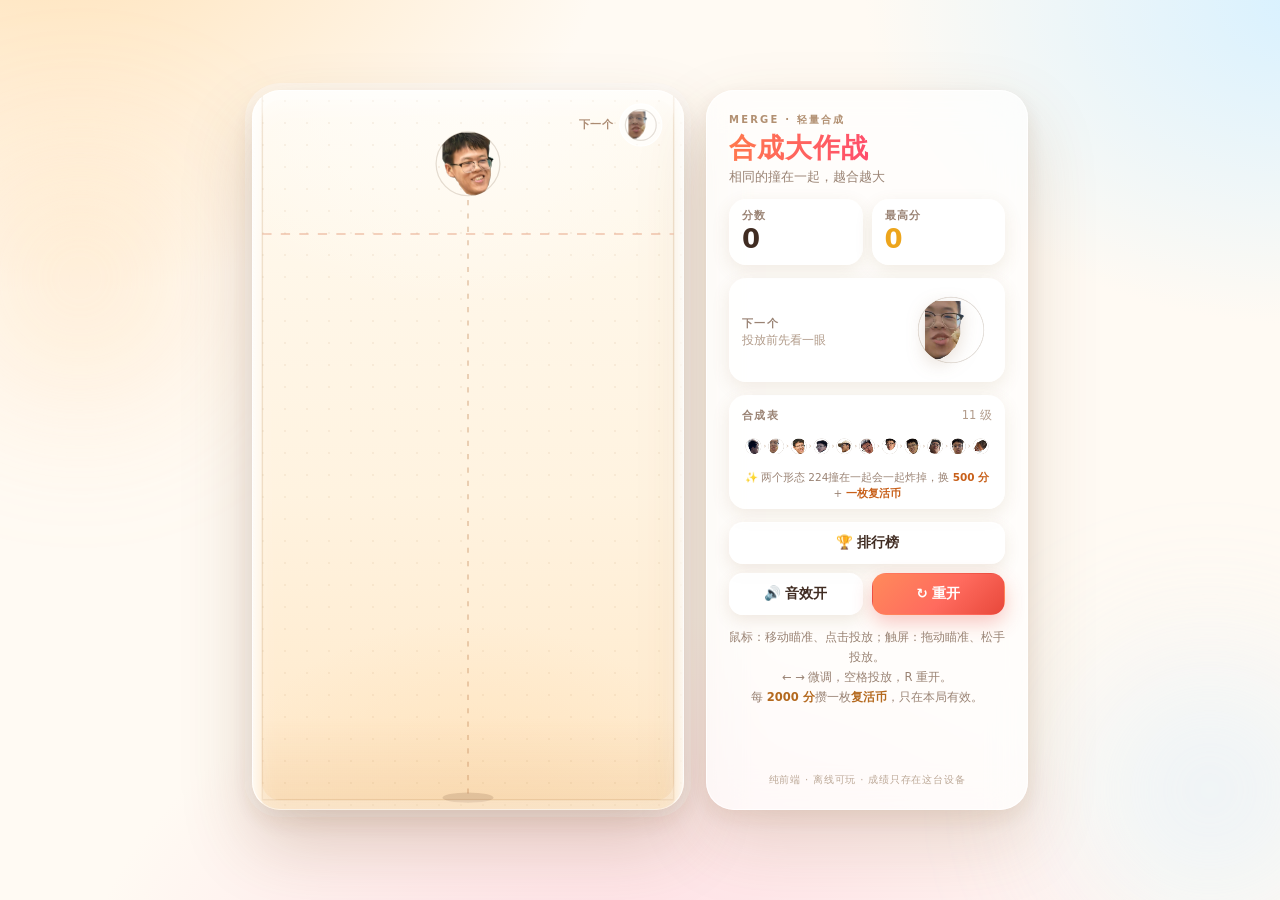
==== index.html @ 13ab53db "合成大作战：纯前端合成游戏，形象可替换" ====
<!DOCTYPE html>
<html lang="zh-CN">
<head>
<meta charset="utf-8">
<meta name="viewport" content="width=device-width, initial-scale=1, maximum-scale=1, user-scalable=no, viewport-fit=cover">
<meta name="theme-color" content="#fff6ea">
<meta name="color-scheme" content="light">
<meta name="apple-mobile-web-app-capable" content="yes">
<meta name="apple-mobile-web-app-status-bar-style" content="default">
<meta name="description" content="合成大作战 · 纯前端合成小游戏：拖动瞄准、松手投放，相同的撞在一起合成更大的一个。">
<link rel="icon" href="data:image/svg+xml,%3Csvg xmlns='http://www.w3.org/2000/svg' viewBox='0 0 64 64'%3E%3Cdefs%3E%3CradialGradient id='g' cx='35%25' cy='30%25'%3E%3Cstop offset='0' stop-color='%23ffd0c4'/%3E%3Cstop offset='1' stop-color='%23ff6b5e'/%3E%3C/radialGradient%3E%3C/defs%3E%3Ccircle cx='32' cy='32' r='28' fill='url(%23g)'/%3E%3Ccircle cx='23' cy='29' r='4' fill='%23342620'/%3E%3Ccircle cx='41' cy='29' r='4' fill='%23342620'/%3E%3Cpath d='M24 40q8 7 16 0' stroke='%23342620' stroke-width='3.5' fill='none' stroke-linecap='round'/%3E%3C/svg%3E">
<title>合成大作战</title>
<link rel="stylesheet" href="style.css">
</head>
<body>

<main class="app">

  <!-- ============ 棋盘 ============ -->
  <section class="stage" id="stage" aria-label="游戏棋盘">
    <canvas id="game" aria-label="合成游戏区域"></canvas>

    <div class="coin-chip" id="coinChip" hidden aria-live="polite">
      <span class="coin-ico" aria-hidden="true">🪙</span><span id="coinCount">×0</span>
    </div>

    <div class="overlay" id="overlay">
      <div class="dialog" role="dialog" aria-modal="true">

        <!-- 复活确认 -->
        <div id="revivePanel" hidden>
          <div class="dialog-emoji" id="reviveEmoji">💫</div>
          <h2>还能再救一下</h2>
          <p class="dialog-score">本局得分 <strong id="reviveScore">0</strong></p>
          <p class="revive-hint">清掉警戒线以上挤着的方块，接着玩</p>
          <div class="dialog-actions">
            <button class="btn" id="giveUpBtn" type="button">不了，结算吧</button>
            <button class="btn btn-revive" id="reviveBtn" type="button"><span class="ico">🪙</span> 用一枚复活币</button>
          </div>
          <p class="dialog-hint" id="reviveLeft">还剩 1 枚</p>
        </div>

        <!-- 结算 -->
        <div id="overPanel">
          <div class="dialog-emoji" id="overEmoji">✨</div>
          <h2>游戏结束</h2>
          <p class="dialog-score">本局得分 <strong id="finalScore">0</strong></p>
          <p class="dialog-best">最高分 <span id="finalBest">0</span></p>

          <div class="result-box">
            <p class="result-rank" id="resultRank">正在记账…</p>
            <p class="my-name">昵称：<strong id="myNameLabel">匿名玩家</strong>
              <button class="link-btn" id="editNameBtn" type="button">改昵称</button>
            </p>
          </div>

          <div class="dialog-actions">
            <button class="btn" id="boardBtn2" type="button"><span class="ico">🏆</span> 排行榜</button>
            <button class="btn btn-primary" id="restartBtn" type="button"><span class="ico">↻</span> 再来一局</button>
          </div>
          <p class="dialog-hint">按 R 键也可以重新开始</p>
        </div>

      </div>
    </div>
  </section>

  <!-- ============ 侧面板 ============ -->
  <aside class="panel">
    <header class="panel-head">
      <p class="kicker">MERGE · 轻量合成</p>
      <h1 id="gameTitle">合成大作战</h1>
      <p class="subtitle" id="gameSubtitle">相同的撞在一起，越合越大</p>
    </header>

    <div class="stats">
      <div class="stat">
        <span class="stat-label">分数</span>
        <strong class="stat-value" id="score">0</strong>
      </div>
      <div class="stat stat-best">
        <span class="stat-label">最高分</span>
        <strong class="stat-value" id="best">0</strong>
      </div>
    </div>

    <div class="card next-card">
      <div class="card-text">
        <span class="card-label">下一个</span>
        <p class="card-sub">投放前先看一眼</p>
      </div>
      <canvas id="next" width="200" height="200" aria-label="下一个方块"></canvas>
    </div>

    <div class="card chain-card">
      <div class="card-head">
        <span class="card-label">合成表</span>
        <span class="card-sub" id="chainCount"></span>
      </div>
      <canvas id="chain" width="720" height="118" aria-label="合成顺序"></canvas>
      <p class="chain-note" id="chainNote">✨ 两个最大的方块撞在一起会一起炸掉，换 <strong>500 分</strong> + <strong>一枚复活币</strong></p>
    </div>

    <div class="actions">
      <button class="btn btn-wide" id="boardBtn" type="button">
        <span class="ico">🏆</span><span class="lbl">排行榜</span>
      </button>
      <button class="btn" id="soundBtn" type="button" aria-pressed="true">
        <span class="ico">🔊</span><span class="lbl">音效开</span>
      </button>
      <button class="btn btn-primary" id="resetBtn" type="button" title="重新开始">
        <span class="ico">↻</span><span class="lbl">重开</span>
      </button>
    </div>

    <p class="tips" id="tips">
      鼠标：移动瞄准、点击投放；触屏：拖动瞄准、松手投放。<br>
      ← → 微调，空格投放，R 重开。<br>
      每 <strong>2000 分</strong>攒一枚<strong>复活币</strong>，只在本局有效。
    </p>

    <p class="local-note">纯前端 · 离线可玩 · 成绩只存在这台设备</p>
  </aside>
</main>

<!-- ============ 排行榜 ============ -->
<div class="modal" id="boardModal" aria-hidden="true" role="dialog" aria-label="排行榜">
  <div class="modal-card">
    <header class="modal-head">
      <h2>🏆 本地高手榜</h2>
      <button class="icon-btn" id="boardClose" type="button" aria-label="关闭">✕</button>
    </header>
    <div class="nick-row">
      <label class="nick-label" for="nickInput">我的昵称</label>
      <input class="nick-input" id="nickInput" type="text" maxlength="12" placeholder="匿名玩家" autocomplete="nickname" enterkeyhint="done">
    </div>
    <div class="board-list" id="boardList"></div>
    <footer class="modal-foot">
      <span class="board-note">只留最近 20 条成绩，存在本地浏览器里</span>
      <button class="btn" id="boardRefresh" type="button">刷新</button>
    </footer>
  </div>
</div>

<script src="assets/items/manifest.js?v=20261106"></script>
<script src="game.js?v=20261106"></script>
</body>
</html>
---- style.css ----
/* =============================================================
   合成大作战 · 样式
   奶油底色 + 珊瑚主色 + 薄荷点缀，桌面双栏 / 手机顶栏
   ============================================================= */

:root {
  --ink:        #402c22;
  --ink-2:      #6f5648;
  --muted:      #9a8374;
  --cream:      #fff8ee;
  --coral:      #ff6b5e;
  --coral-2:    #e8483b;
  --mint:       #1fae8a;
  --gold:       #eda51c;
  --glass:      rgba(255, 255, 255, .66);
  --line:       rgba(120, 82, 52, .12);
  --shadow-lg:  0 30px 70px rgba(124, 79, 40, .18), 0 8px 22px rgba(124, 79, 40, .10);
  --shadow-sm:  0 6px 18px rgba(140, 96, 56, .12);
  --radius:     28px;
  --vh:         100vh;
  --safe-t:     env(safe-area-inset-top, 0px);
  --safe-b:     env(safe-area-inset-bottom, 0px);
  --safe-l:     env(safe-area-inset-left, 0px);
  --safe-r:     env(safe-area-inset-right, 0px);
}

@supports (height: 100dvh) {
  :root { --vh: 100dvh; }
}

* { box-sizing: border-box; }
[hidden] { display: none !important; }

html, body {
  height: 100%;
  overscroll-behavior: none;
}

body {
  margin: 0;
  padding: 20px;
  color: var(--ink);
  font-family: "PingFang SC", "Hiragino Sans GB", "Microsoft YaHei",
               system-ui, -apple-system, "Segoe UI", Roboto, sans-serif;
  background:
    radial-gradient(900px 620px at 4% -10%, #ffe2b8 0%, rgba(255, 226, 184, 0) 62%),
    radial-gradient(760px 560px at 102% 0%, #d8f1ff 0%, rgba(216, 241, 255, 0) 58%),
    radial-gradient(900px 700px at 50% 118%, #ffd9e2 0%, rgba(255, 217, 226, 0) 64%),
    #fffaf3;
  display: grid;
  place-items: center;
  overflow: hidden;
  touch-action: manipulation;
  -webkit-tap-highlight-color: transparent;
  -webkit-text-size-adjust: 100%;
}

/* 背景里缓慢呼吸的光斑，别抢内容 */
body::before,
body::after {
  content: "";
  position: fixed;
  border-radius: 50%;
  filter: blur(70px);
  pointer-events: none;
  z-index: 0;
  opacity: .55;
  animation: drift 18s ease-in-out infinite alternate;
}
body::before {
  width: 340px; height: 340px;
  left: -90px; top: 12%;
  background: radial-gradient(circle, #ffd7a3, transparent 70%);
}
body::after {
  width: 380px; height: 380px;
  right: -120px; bottom: -80px;
  background: radial-gradient(circle, #cfe9ff, transparent 70%);
  animation-delay: -8s;
}
@keyframes drift {
  from { transform: translate3d(0, 0, 0) scale(1); }
  to   { transform: translate3d(18px, -22px, 0) scale(1.08); }
}

.app {
  position: relative;
  z-index: 1;
  display: flex;
  align-items: stretch;
  gap: 22px;
  max-height: 100%;
}

/* ================= 棋盘 ================= */

.stage {
  position: relative;
  height: min(88vh, 720px);
  aspect-ratio: 420 / 700;
  flex: 0 0 auto;
  border-radius: var(--radius);
  overflow: hidden;
  cursor: pointer;
  user-select: none;
  -webkit-user-select: none;
  touch-action: none;
  background:
    radial-gradient(120% 58% at 50% -6%, #fffdf9 0%, rgba(255, 253, 249, 0) 62%),
    radial-gradient(85% 42% at 50% 104%, #ffe3bd 0%, rgba(255, 227, 189, 0) 72%),
    linear-gradient(180deg, #fffaf0 0%, #fff3e0 56%, #ffe8c8 100%);
  box-shadow:
    0 34px 70px rgba(120, 77, 38, .24),
    0 10px 24px rgba(120, 77, 38, .12),
    0 0 0 1px rgba(255, 255, 255, .8) inset,
    0 0 0 7px rgba(255, 255, 255, .42);
}

/* 板内淡淡的圆点纹理 */
.stage::before {
  content: "";
  position: absolute;
  inset: 0;
  pointer-events: none;
  background-image: radial-gradient(rgba(178, 124, 74, .16) 1px, transparent 1.4px);
  background-size: 22px 22px;
  opacity: .55;
  z-index: 0;
}

/* 内壁高光 */
.stage::after {
  content: "";
  position: absolute;
  inset: 0;
  pointer-events: none;
  border-radius: inherit;
  box-shadow:
    inset 0 0 0 10px rgba(255, 255, 255, .22),
    inset 0 14px 26px rgba(255, 255, 255, .55);
  z-index: 2;
}

#game {
  position: relative;
  z-index: 1;
  display: block;
  width: 100%;
  height: 100%;
}

.stage:active { cursor: grabbing; }

/* 复活币 */
.coin-chip {
  position: absolute;
  left: 12px;
  top: 12px;
  z-index: 4;
  display: inline-flex;
  align-items: center;
  gap: 4px;
  padding: 4px 11px;
  border-radius: 999px;
  font-size: 13px;
  font-weight: 800;
  line-height: 1.5;
  letter-spacing: .02em;
  color: #6c3d00;
  font-variant-numeric: tabular-nums;
  background: linear-gradient(135deg, #fff0b8, #ffc94d 70%, #f5a623);
  box-shadow: 0 5px 14px rgba(205, 135, 0, .38), inset 0 1px 0 rgba(255, 255, 255, .8);
  pointer-events: none;
}
.coin-ico { font-size: 11px; color: #a96800; }
.coin-chip.pop { animation: coinPop .5s cubic-bezier(.2, .9, .3, 1.5); }
@keyframes coinPop {
  0% { transform: scale(1); }
  45% { transform: scale(1.24); box-shadow: 0 8px 22px rgba(205, 135, 0, .55); }
  100% { transform: scale(1); }
}

/* ================= 结束遮罩 ================= */

.overlay {
  position: absolute;
  inset: 0;
  z-index: 5;
  display: grid;
  place-items: center;
  padding: 22px;
  background: rgba(58, 37, 22, .46);
  backdrop-filter: blur(7px);
  -webkit-backdrop-filter: blur(7px);
  opacity: 0;
  pointer-events: none;
  transition: opacity .26s ease;
}
.overlay.show { opacity: 1; pointer-events: auto; }

.dialog {
  width: 100%;
  max-width: 330px;
  padding: 24px 20px;
  text-align: center;
  border-radius: 24px;
  background: rgba(255, 252, 247, .97);
  box-shadow: 0 24px 56px rgba(52, 28, 10, .34);
  transform: translateY(14px) scale(.96);
  transition: transform .34s cubic-bezier(.2, .9, .3, 1.35);
}
.overlay.show .dialog { transform: none; }

.dialog-emoji {
  font-size: 42px;
  line-height: 1;
  margin-bottom: 8px;
}
.dialog-emoji img {
  display: block;
  width: 66px;
  height: 66px;
  margin: 0 auto;
  object-fit: contain;
  filter: drop-shadow(0 6px 10px rgba(120, 70, 30, .22));
}

.dialog h2 {
  margin: 0 0 10px;
  font-size: 23px;
  letter-spacing: .06em;
}

.dialog-score {
  margin: 0 0 4px;
  font-size: 14px;
  color: var(--muted);
}
.dialog-score strong {
  font-size: 30px;
  color: var(--coral);
  font-variant-numeric: tabular-nums;
}
.dialog-best {
  margin: 0 0 16px;
  font-size: 12.5px;
  color: var(--muted);
}
.dialog-best span { color: var(--gold); font-weight: 700; }

.dialog-hint {
  margin: 12px 0 0;
  font-size: 11.5px;
  color: var(--muted);
}

.result-box {
  margin: 0 0 14px;
  padding: 11px 12px;
  border-radius: 15px;
  background: rgba(255, 240, 219, .8);
  box-shadow: inset 0 0 0 1px rgba(214, 160, 96, .2);
}
.result-rank {
  margin: 0 0 5px;
  font-size: 13px;
  font-weight: 600;
  color: #a4651a;
}
.my-name {
  margin: 0;
  font-size: 12px;
  color: var(--muted);
}
.my-name strong { color: var(--ink); }
.link-btn {
  margin-left: 4px;
  padding: 0;
  font: inherit;
  font-size: 12px;
  color: var(--coral);
  text-decoration: underline;
  border: 0;
  background: none;
  cursor: pointer;
}

.revive-hint {
  margin: 0 0 18px;
  padding: 10px 12px;
  border-radius: 14px;
  font-size: 12.5px;
  line-height: 1.65;
  color: #7a4a12;
  background: rgba(255, 233, 190, .82);
  box-shadow: inset 0 0 0 1px rgba(214, 160, 96, .24);
}

.dialog-actions {
  display: grid;
  grid-template-columns: 1fr 1fr;
  gap: 9px;
}

/* ================= 侧面板 ================= */

.panel {
  width: min(322px, 88vw);
  display: flex;
  flex-direction: column;
  gap: 13px;
  padding: 22px;
  border-radius: var(--radius);
  border: 1px solid rgba(255, 255, 255, .78);
  background: var(--glass);
  backdrop-filter: blur(18px);
  -webkit-backdrop-filter: blur(18px);
  box-shadow: var(--shadow-lg);
}

.kicker {
  margin: 0 0 5px;
  font-size: 10px;
  font-weight: 700;
  letter-spacing: .22em;
  color: #b29072;
  text-transform: uppercase;
}

.panel-head h1 {
  margin: 0;
  font-size: 27px;
  line-height: 1.15;
  letter-spacing: .04em;
  background: linear-gradient(100deg, #ff7a4d, #ff4d6d 52%, #8b5cf6);
  -webkit-background-clip: text;
  background-clip: text;
  color: transparent;
}

.subtitle {
  margin: 6px 0 0;
  font-size: 12.5px;
  color: var(--muted);
}

.stats {
  display: grid;
  grid-template-columns: 1fr 1fr;
  gap: 9px;
}

.stat {
  padding: 10px 13px;
  border-radius: 17px;
  background: rgba(255, 255, 255, .82);
  box-shadow: var(--shadow-sm);
}
.stat-label {
  display: block;
  font-size: 10.5px;
  font-weight: 600;
  letter-spacing: .14em;
  color: var(--muted);
}
.stat-value {
  display: block;
  margin-top: 2px;
  font-size: 26px;
  line-height: 1.15;
  font-variant-numeric: tabular-nums;
}
.stat-best .stat-value { color: var(--gold); }

.stat-value.bump { animation: bump .32s ease; }
@keyframes bump {
  0% { transform: scale(1); }
  45% { transform: scale(1.2); color: var(--coral); }
  100% { transform: scale(1); }
}

.card {
  padding: 11px 13px;
  border-radius: 17px;
  background: rgba(255, 255, 255, .82);
  box-shadow: var(--shadow-sm);
}

.card-label {
  font-size: 10.5px;
  font-weight: 700;
  letter-spacing: .14em;
  color: var(--muted);
}
.card-sub {
  margin: 2px 0 0;
  font-size: 11.5px;
  color: #b29c8b;
}

.next-card {
  display: flex;
  align-items: center;
  justify-content: space-between;
  gap: 10px;
  min-height: 86px;
}
#next {
  display: block;
  width: 82px;
  height: 82px;
  flex: 0 0 auto;
  filter: drop-shadow(0 5px 9px rgba(130, 80, 34, .18));
}

.chain-card { padding-bottom: 8px; }
.card-head {
  display: flex;
  align-items: baseline;
  justify-content: space-between;
  gap: 8px;
}
#chain {
  display: block;
  width: 100%;
  height: auto;
  margin-top: 2px;
}
.chain-note {
  margin: 3px 0 0;
  font-size: 10.5px;
  line-height: 1.55;
  text-align: center;
  color: var(--muted);
}
.chain-note strong { color: #c8601a; }

.actions {
  display: grid;
  grid-template-columns: 1fr 1fr;
  gap: 9px;
}
.btn-wide { grid-column: 1 / -1; }

.btn {
  padding: 11px 12px;
  font: inherit;
  font-size: 13.5px;
  font-weight: 600;
  color: var(--ink);
  border: 1px solid rgba(255, 255, 255, .92);
  border-radius: 14px;
  background: rgba(255, 255, 255, .9);
  box-shadow: 0 6px 16px rgba(140, 96, 56, .13);
  cursor: pointer;
  transition: transform .12s ease, box-shadow .15s ease, background .2s ease;
}
.btn .ico { margin-right: 4px; }
.btn:hover { transform: translateY(-1px); box-shadow: 0 10px 22px rgba(140, 96, 56, .19); }
.btn:active { transform: translateY(1px) scale(.985); }
.btn:focus-visible { outline: 3px solid rgba(255, 107, 94, .35); outline-offset: 2px; }
.btn:disabled { opacity: .55; cursor: default; transform: none; }

.btn-primary {
  color: #fff;
  border-color: transparent;
  background: linear-gradient(135deg, #ff8a5b, var(--coral) 55%, var(--coral-2));
  box-shadow: 0 8px 20px rgba(232, 72, 59, .3);
}

.btn-revive {
  color: #fff;
  border-color: transparent;
  font-weight: 700;
  background: linear-gradient(135deg, #4fd1a5, #23b183 55%, #14946a);
  box-shadow: 0 8px 20px rgba(35, 177, 131, .36);
}
.btn-revive:hover { box-shadow: 0 12px 26px rgba(35, 177, 131, .44); }

.tips {
  margin: 0;
  font-size: 11.5px;
  line-height: 1.72;
  text-align: center;
  color: var(--muted);
}
.tips strong { color: #b4691e; }

.local-note {
  margin: auto 0 0;
  padding-top: 2px;
  font-size: 10px;
  letter-spacing: .08em;
  text-align: center;
  color: #bda998;
}

/* ================= 排行榜弹窗 ================= */

.modal {
  position: fixed;
  inset: 0;
  z-index: 20;
  display: grid;
  place-items: center;
  padding: 16px;
  background: rgba(52, 30, 14, .48);
  backdrop-filter: blur(7px);
  -webkit-backdrop-filter: blur(7px);
  opacity: 0;
  pointer-events: none;
  transition: opacity .22s ease;
}
.modal.show { opacity: 1; pointer-events: auto; }

.modal-card {
  display: flex;
  flex-direction: column;
  width: min(392px, 100%);
  max-height: min(560px, calc(var(--vh) - 36px));
  padding: 16px;
  border-radius: 23px;
  background: rgba(255, 252, 247, .98);
  box-shadow: 0 26px 64px rgba(52, 28, 10, .36);
  transform: translateY(12px) scale(.97);
  transition: transform .26s cubic-bezier(.2, .9, .3, 1.3);
}
.modal.show .modal-card { transform: none; }

.modal-head {
  display: flex;
  align-items: center;
  justify-content: space-between;
  margin-bottom: 10px;
}
.modal-head h2 { margin: 0; font-size: 19px; letter-spacing: .04em; }

.icon-btn {
  width: 34px;
  height: 34px;
  font: inherit;
  font-size: 15px;
  color: #6f5648;
  border: 0;
  border-radius: 50%;
  background: rgba(90, 58, 30, .1);
  cursor: pointer;
}
.icon-btn:hover { background: rgba(90, 58, 30, .18); }

.nick-row {
  display: flex;
  align-items: center;
  gap: 10px;
  margin-bottom: 10px;
  padding: 8px 12px;
  border-radius: 12px;
  background: rgba(255, 243, 224, .9);
  box-shadow: inset 0 0 0 1px rgba(214, 160, 96, .22);
}
.nick-label { flex: 0 0 auto; font-size: 12.5px; color: var(--muted); }
.nick-input {
  flex: 1 1 auto;
  min-width: 0;
  padding: 8px 10px;
  font: inherit;
  font-size: 16px;
  color: var(--ink);
  text-align: center;
  border: 1px solid rgba(214, 160, 96, .45);
  border-radius: 10px;
  background: #fff;
  outline: none;
}
.nick-input:focus {
  border-color: var(--coral);
  box-shadow: 0 0 0 3px rgba(255, 107, 94, .16);
}

.board-list {
  flex: 1 1 auto;
  min-height: 120px;
  overflow-y: auto;
  -webkit-overflow-scrolling: touch;
  padding: 2px;
}
.board-empty {
  margin: 28px 8px;
  font-size: 13px;
  line-height: 1.7;
  text-align: center;
  color: var(--muted);
}
.board-row {
  display: flex;
  align-items: center;
  gap: 10px;
  padding: 9px 12px;
  margin-bottom: 6px;
  border-radius: 12px;
  background: rgba(255, 255, 255, .92);
  box-shadow: 0 2px 6px rgba(140, 96, 56, .08);
}
.board-rank {
  flex: 0 0 30px;
  font-size: 14px;
  font-weight: 700;
  text-align: center;
  color: var(--muted);
}
.board-name {
  flex: 1 1 auto;
  min-width: 0;
  font-size: 14px;
  overflow: hidden;
  text-overflow: ellipsis;
  white-space: nowrap;
}
.board-score {
  flex: 0 0 auto;
  font-size: 16px;
  font-weight: 700;
  font-variant-numeric: tabular-nums;
  color: var(--coral);
}
.board-row.r1 { background: linear-gradient(100deg, #fff6d8, #ffe9a8); }
.board-row.r2 { background: linear-gradient(100deg, #f7f7fa, #e8e9ef); }
.board-row.r3 { background: linear-gradient(100deg, #fdf0e2, #f6ddc4); }
.board-row.r1 .board-rank,
.board-row.r2 .board-rank,
.board-row.r3 .board-rank { font-size: 18px; }
.board-row.is-mine { outline: 2px solid var(--coral); outline-offset: -2px; }

.modal-foot {
  display: flex;
  align-items: center;
  justify-content: space-between;
  gap: 10px;
  margin-top: 10px;
}
.board-note { font-size: 11px; color: var(--muted); }
.modal-foot .btn { flex: 0 0 auto; padding: 8px 16px; }

/* =============================================================
   响应式
   ============================================================= */

@media (max-width: 900px) {
  :root { --topbar: 72px; }

  body {
    padding: calc(8px + var(--safe-t)) calc(8px + var(--safe-r))
             calc(8px + var(--safe-b)) calc(8px + var(--safe-l));
  }

  .app {
    flex-direction: column;
    align-items: center;
    justify-content: flex-start;
    gap: 8px;
    width: 100%;
    height: 100%;
    max-height: none;
  }

  .panel { order: -1; }

  .stage {
    margin: auto 0;
    height: min(calc(var(--vh) - var(--topbar) - 18px - var(--safe-t) - var(--safe-b)),
                calc(96vw * 700 / 420));
    width: auto;
    max-height: none;
    border-radius: 22px;
  }

  .panel {
    flex-direction: row;
    align-items: stretch;
    gap: 8px;
    width: 100%;
    max-width: calc(96vw * 700 / 420);
    padding: 8px 10px;
    border-radius: 18px;
    backdrop-filter: blur(12px);
    -webkit-backdrop-filter: blur(12px);
  }

  .panel-head,
  .next-card,
  .chain-card,
  .tips,
  .local-note { display: none; }

  .stats {
    flex: 1 1 auto;
    display: flex;
    gap: 8px;
    min-width: 0;
  }
  .stat {
    flex: 1 1 0;
    min-width: 0;
    padding: 6px 10px;
    border-radius: 12px;
    background: rgba(255, 255, 255, .9);
    box-shadow: 0 2px 8px rgba(140, 96, 56, .11);
  }
  .stat-label { font-size: 9.5px; letter-spacing: .08em; }
  .stat-value { margin-top: 0; font-size: 20px; line-height: 1.15; }

  .actions {
    flex: 0 0 auto;
    display: flex;
    gap: 6px;
  }

  .btn {
    min-height: 46px;
    padding: 0 12px;
    font-size: 13.5px;
    border-radius: 13px;
    white-space: nowrap;
  }
  #boardBtn .lbl,
  #soundBtn .lbl { display: none; }
  #boardBtn, #soundBtn {
    min-width: 46px;
    padding: 0 10px;
    font-size: 17px;
  }
  #boardBtn .ico, #soundBtn .ico { margin-right: 0; }

  .overlay { padding: 14px; }
  .dialog {
    padding: 20px 16px;
    border-radius: 20px;
    max-height: 100%;
    overflow-y: auto;
    -webkit-overflow-scrolling: touch;
  }
  .dialog-emoji { font-size: 34px; }
  .dialog h2 { font-size: 20px; margin-bottom: 8px; }
  .dialog-score strong { font-size: 26px; }
  .result-box { padding: 9px; }
  .dialog .btn { min-height: 47px; }
  .dialog-actions { gap: 8px; }

  .modal-card { padding: 14px; }
}

@media (max-width: 400px) {
  .panel { padding: 6px 8px; gap: 6px; }
  .stats { gap: 6px; }
  .stat { padding: 5px 8px; }
  .stat-value { font-size: 17px; }
  .stat-label { font-size: 9px; }
  .btn { min-height: 44px; padding: 0 10px; font-size: 12.5px; }
  #boardBtn, #soundBtn { min-width: 42px; font-size: 16px; }
  #resetBtn .lbl { display: none; }
  #resetBtn { min-width: 44px; font-size: 17px; }
  #resetBtn .ico { margin-right: 0; }
}

/* 手机横屏：回到左右布局，棋盘吃满高度 */
@media (max-width: 900px) and (orientation: landscape) {
  .app {
    flex-direction: row;
    align-items: center;
    justify-content: center;
    gap: 10px;
  }

  .panel {
    order: 0;
    flex-direction: column;
    align-items: stretch;
    width: min(210px, 27vw);
    max-width: none;
    padding: 10px;
    gap: 8px;
  }

  .panel-head { display: block; }
  .panel-head h1 { font-size: 19px; }
  .kicker { display: none; }
  .subtitle { display: none; }

  .next-card { display: flex; min-height: 64px; padding: 8px 10px; }
  #next { width: 56px; height: 56px; }
  .card-sub { display: none; }

  .chain-card,
  .tips,
  .local-note { display: none; }

  .stats {
    flex-direction: column;
    flex: 0 0 auto;
  }
  .stat { flex: 0 0 auto; }

  .actions { flex-direction: column; }
  #boardBtn .lbl,
  #soundBtn .lbl { display: inline; }
  #boardBtn .ico,
  #soundBtn .ico { margin-right: 4px; }

  .stage {
    height: calc(var(--vh) - 18px - var(--safe-t) - var(--safe-b));
    width: auto;
    margin: 0;
  }
}

/* 很矮的横屏：再压一档 */
@media (max-width: 900px) and (orientation: landscape) and (max-height: 460px) {
  .stat-label { display: block; font-size: 9px; }
  .stat { padding: 5px 8px; }
  .stat-value { font-size: 15px; }
  .btn { min-height: 38px; padding: 0 10px; font-size: 12.5px; }
  .next-card { display: none; }
  .panel-head h1 { font-size: 17px; }
}

/* 桌面矮窗口 */
@media (max-height: 740px) and (min-width: 901px) {
  .stage { height: 92vh; }
  .panel { padding: 17px; gap: 10px; }
  .chain-card { display: none; }
}

@media (prefers-reduced-motion: reduce) {
  body::before, body::after { animation: none; }
  .coin-chip.pop { animation: none; }
  .stat-value.bump { animation: none; }
  * { scroll-behavior: auto; }
}
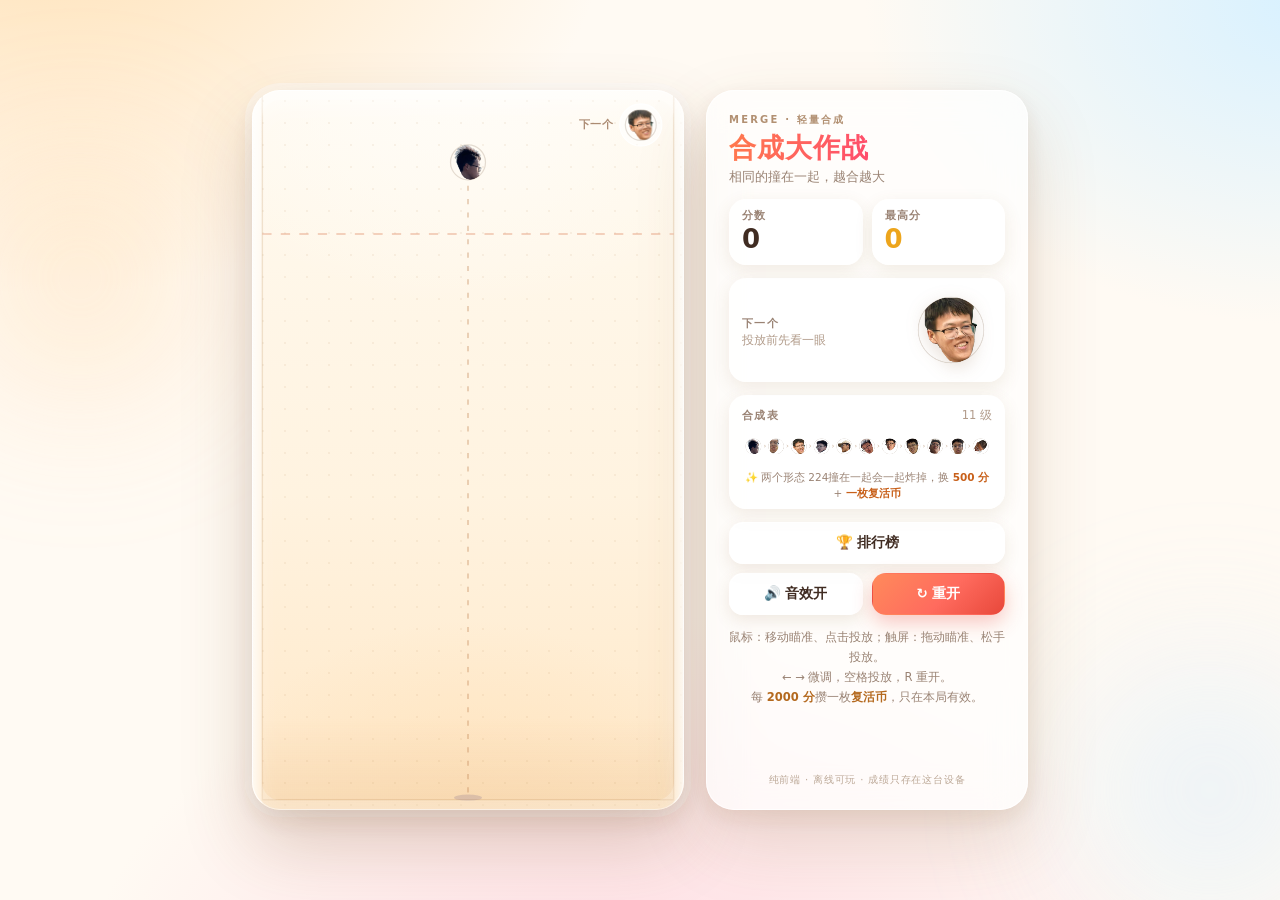
==== commit f72e0f61: "加 PNG 回退（兼容不支持的 WebP 的旧浏览器）+ 更新缓存版本" ====
--- a/index.html
+++ b/index.html
@@ -10,7 +10,7 @@
 <meta name="description" content="合成大作战 · 纯前端合成小游戏：拖动瞄准、松手投放，相同的撞在一起合成更大的一个。">
 <link rel="icon" href="data:image/svg+xml,%3Csvg xmlns='http://www.w3.org/2000/svg' viewBox='0 0 64 64'%3E%3Cdefs%3E%3CradialGradient id='g' cx='35%25' cy='30%25'%3E%3Cstop offset='0' stop-color='%23ffd0c4'/%3E%3Cstop offset='1' stop-color='%23ff6b5e'/%3E%3C/radialGradient%3E%3C/defs%3E%3Ccircle cx='32' cy='32' r='28' fill='url(%23g)'/%3E%3Ccircle cx='23' cy='29' r='4' fill='%23342620'/%3E%3Ccircle cx='41' cy='29' r='4' fill='%23342620'/%3E%3Cpath d='M24 40q8 7 16 0' stroke='%23342620' stroke-width='3.5' fill='none' stroke-linecap='round'/%3E%3C/svg%3E">
 <title>合成大作战</title>
-<link rel="stylesheet" href="style.css">
+<link rel="stylesheet" href="style.css?v=20261106c">
 </head>
 <body>
 
@@ -142,7 +142,7 @@
   </div>
 </div>
 
-<script src="assets/items/manifest.js?v=20261106"></script>
-<script src="game.js?v=20261106"></script>
+<script src="assets/items/manifest.js?v=20261106c"></script>
+<script src="game.js?v=20261106c"></script>
 </body>
 </html>
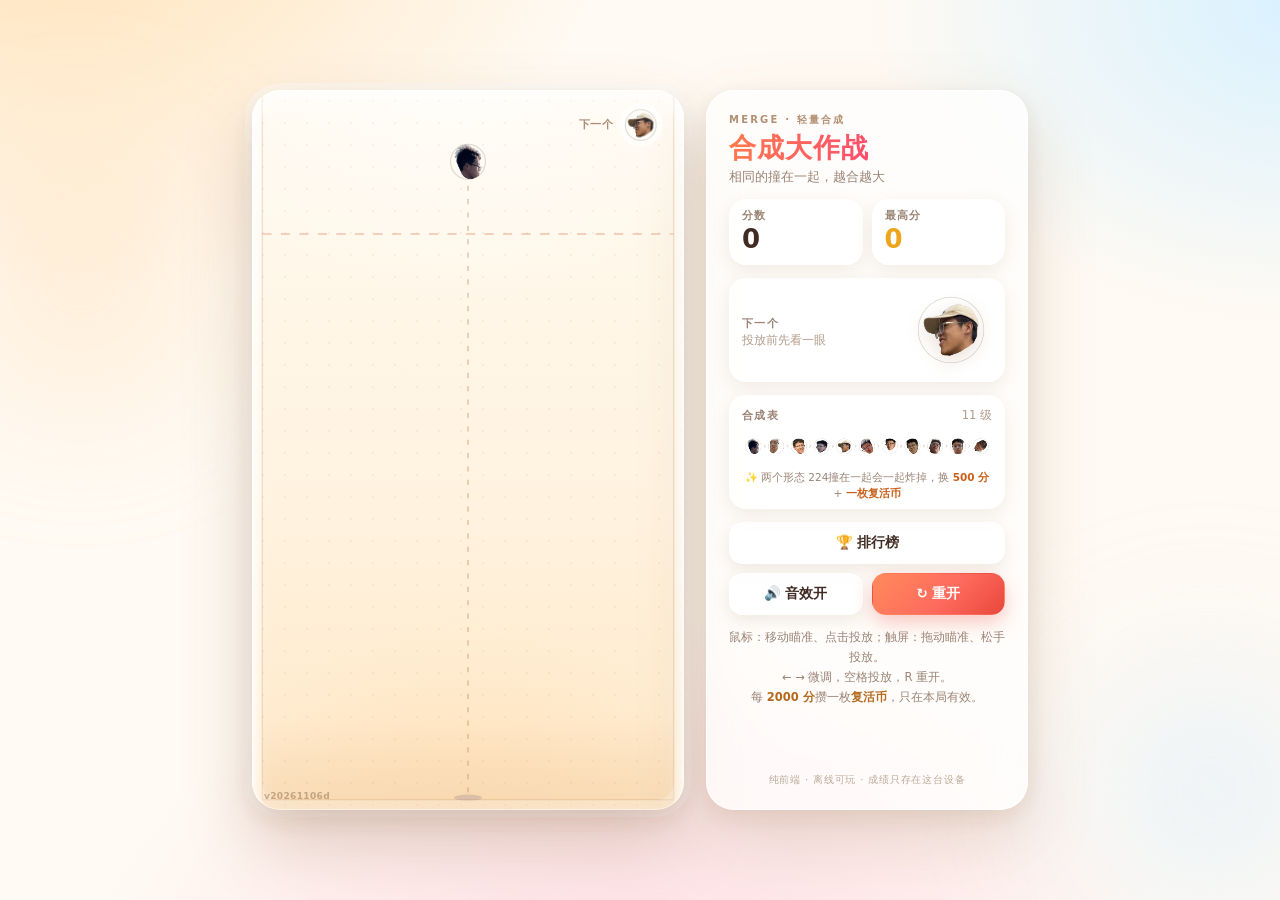
==== commit d388834f: "新增 play.html 免缓存入口，版本升到 20261106d，页面显示版本角标" ====
--- a/index.html
+++ b/index.html
@@ -10,7 +10,7 @@
 <meta name="description" content="合成大作战 · 纯前端合成小游戏：拖动瞄准、松手投放，相同的撞在一起合成更大的一个。">
 <link rel="icon" href="data:image/svg+xml,%3Csvg xmlns='http://www.w3.org/2000/svg' viewBox='0 0 64 64'%3E%3Cdefs%3E%3CradialGradient id='g' cx='35%25' cy='30%25'%3E%3Cstop offset='0' stop-color='%23ffd0c4'/%3E%3Cstop offset='1' stop-color='%23ff6b5e'/%3E%3C/radialGradient%3E%3C/defs%3E%3Ccircle cx='32' cy='32' r='28' fill='url(%23g)'/%3E%3Ccircle cx='23' cy='29' r='4' fill='%23342620'/%3E%3Ccircle cx='41' cy='29' r='4' fill='%23342620'/%3E%3Cpath d='M24 40q8 7 16 0' stroke='%23342620' stroke-width='3.5' fill='none' stroke-linecap='round'/%3E%3C/svg%3E">
 <title>合成大作战</title>
-<link rel="stylesheet" href="style.css?v=20261106c">
+<link rel="stylesheet" href="style.css?v=20261106d">
 </head>
 <body>
 
@@ -19,6 +19,8 @@
   <!-- ============ 棋盘 ============ -->
   <section class="stage" id="stage" aria-label="游戏棋盘">
     <canvas id="game" aria-label="合成游戏区域"></canvas>
+
+    <div class="build-tag" id="buildTag" aria-hidden="true"></div>
 
     <div class="coin-chip" id="coinChip" hidden aria-live="polite">
       <span class="coin-ico" aria-hidden="true">🪙</span><span id="coinCount">×0</span>
@@ -142,7 +144,8 @@
   </div>
 </div>
 
-<script src="assets/items/manifest.js?v=20261106c"></script>
-<script src="game.js?v=20261106c"></script>
+<script src="assets/items/manifest.js?v=20261106d"></script>
+<script src="game.js?v=20261106d"></script>
 </body>
 </html>
+
--- a/style.css
+++ b/style.css
@@ -151,6 +151,20 @@
 
 .stage:active { cursor: grabbing; }
 
+/* 版本角标：只用来确认手机加载的是哪一版，不挡操作 */
+.build-tag {
+  position: absolute;
+  left: 12px;
+  bottom: 9px;
+  z-index: 3;
+  font-size: 9px;
+  font-weight: 600;
+  letter-spacing: .04em;
+  color: rgba(120, 84, 54, .42);
+  pointer-events: none;
+  user-select: none;
+}
+
 /* 复活币 */
 .coin-chip {
   position: absolute;
@@ -173,8 +187,7 @@
   pointer-events: none;
 }
 .coin-ico { font-size: 11px; color: #a96800; }
-.coin-chip.pop { animation: coinPop .5s cubic-bezier(.2, .9, .3, 1.5); }
-@keyframes coinPop {
+.coin-chip.pop { animation: coinPop .5s cubic-bezier(.2, .9, .3, 1.5); }@keyframes coinPop {
   0% { transform: scale(1); }
   45% { transform: scale(1.24); box-shadow: 0 8px 22px rgba(205, 135, 0, .55); }
   100% { transform: scale(1); }
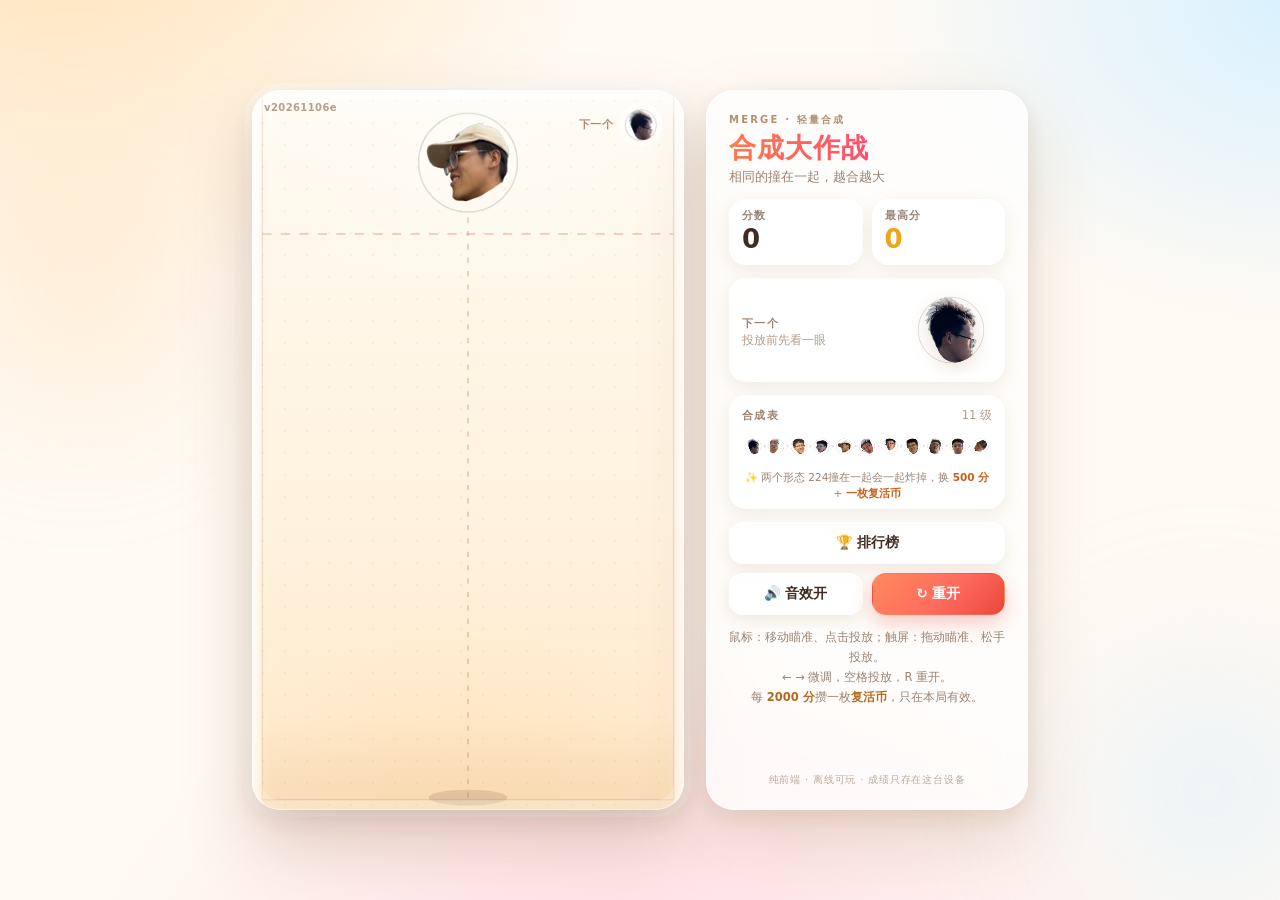
==== commit e4058b9c: "新增 v2 内嵌版：11 张图 base64 内嵌，彻底绕开图片加载/缓存问题" ====
--- a/index.html
+++ b/index.html
@@ -10,7 +10,7 @@
 <meta name="description" content="合成大作战 · 纯前端合成小游戏：拖动瞄准、松手投放，相同的撞在一起合成更大的一个。">
 <link rel="icon" href="data:image/svg+xml,%3Csvg xmlns='http://www.w3.org/2000/svg' viewBox='0 0 64 64'%3E%3Cdefs%3E%3CradialGradient id='g' cx='35%25' cy='30%25'%3E%3Cstop offset='0' stop-color='%23ffd0c4'/%3E%3Cstop offset='1' stop-color='%23ff6b5e'/%3E%3C/radialGradient%3E%3C/defs%3E%3Ccircle cx='32' cy='32' r='28' fill='url(%23g)'/%3E%3Ccircle cx='23' cy='29' r='4' fill='%23342620'/%3E%3Ccircle cx='41' cy='29' r='4' fill='%23342620'/%3E%3Cpath d='M24 40q8 7 16 0' stroke='%23342620' stroke-width='3.5' fill='none' stroke-linecap='round'/%3E%3C/svg%3E">
 <title>合成大作战</title>
-<link rel="stylesheet" href="style.css?v=20261106d">
+<link rel="stylesheet" href="style.css?v=20261106e">
 </head>
 <body>
 
@@ -144,8 +144,8 @@
   </div>
 </div>
 
-<script src="assets/items/manifest.js?v=20261106d"></script>
-<script src="game.js?v=20261106d"></script>
+<script src="assets/items/manifest.js?v=20261106e"></script>
+<script src="game.js?v=20261106e"></script>
 </body>
 </html>
 
--- a/style.css
+++ b/style.css
@@ -155,12 +155,12 @@
 .build-tag {
   position: absolute;
   left: 12px;
-  bottom: 9px;
+  top: 12px;
   z-index: 3;
-  font-size: 9px;
-  font-weight: 600;
+  font-size: 10px;
+  font-weight: 700;
   letter-spacing: .04em;
-  color: rgba(120, 84, 54, .42);
+  color: rgba(120, 84, 54, .55);
   pointer-events: none;
   user-select: none;
 }
